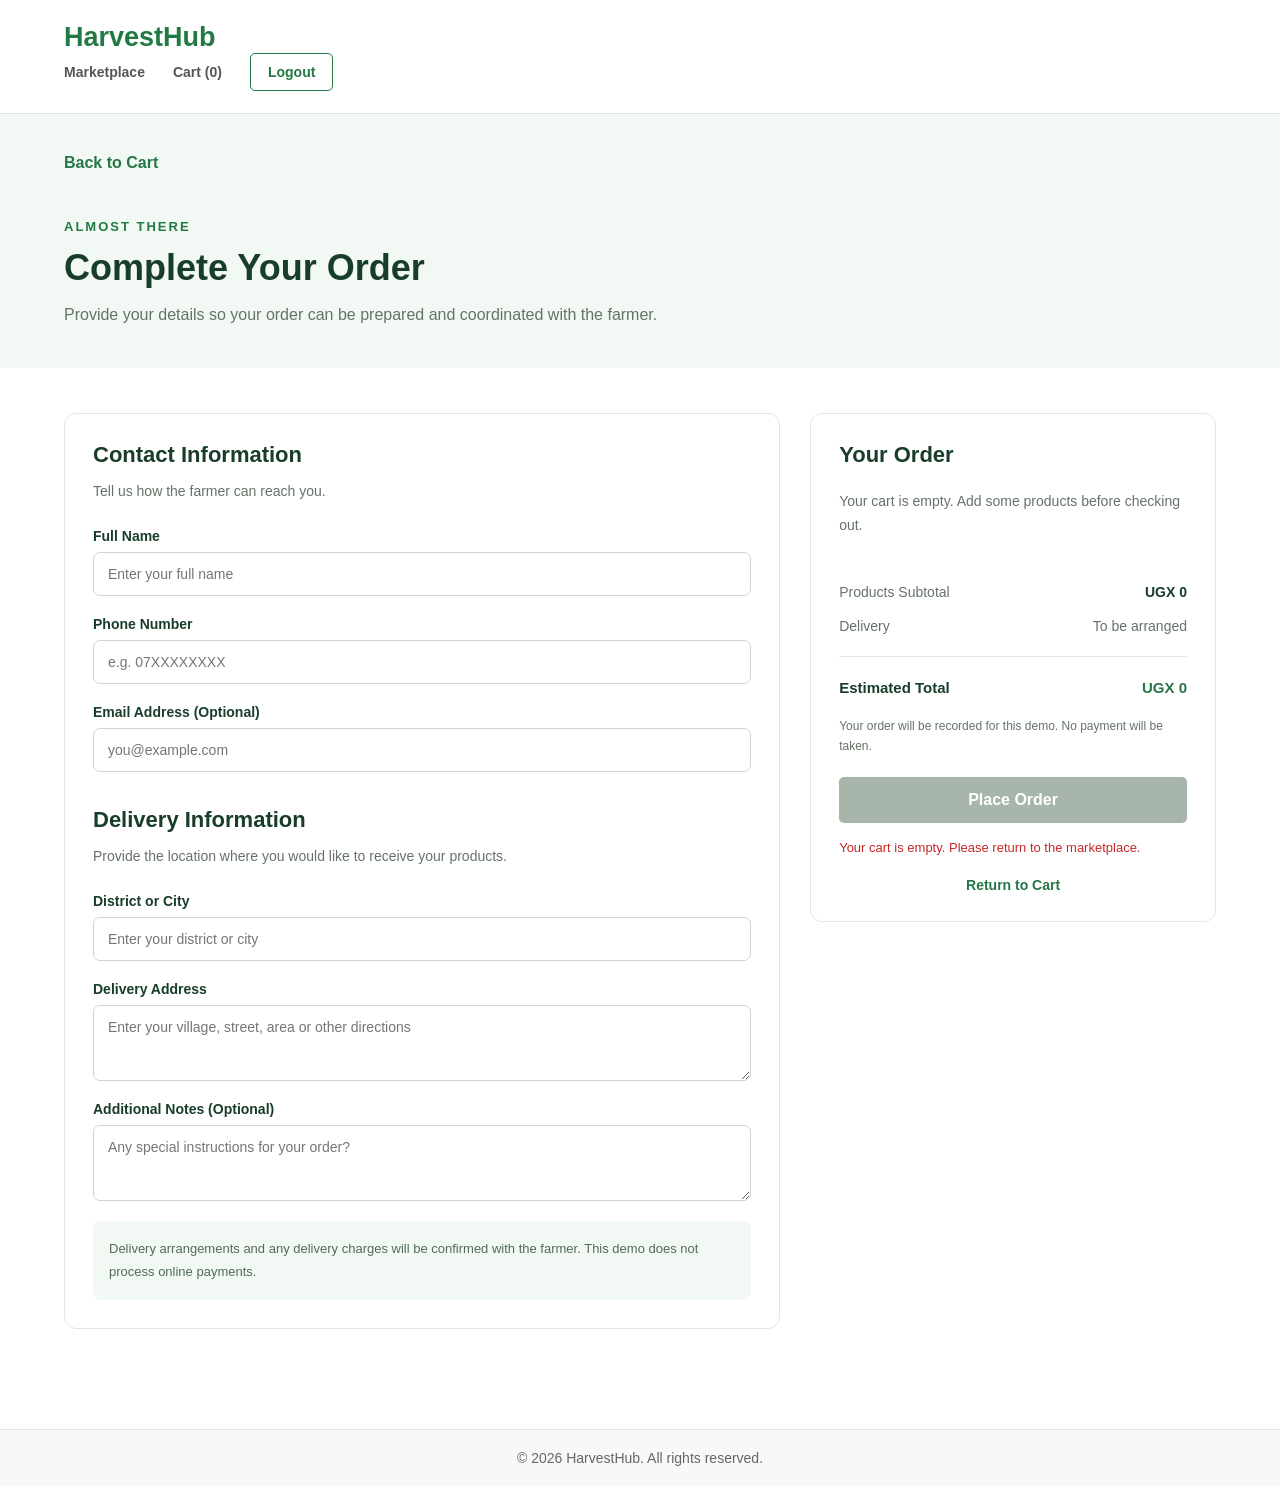
==== checkout.html @ 45010cbe "first commit" ====
<!DOCTYPE html>

<html lang="en">
<head>
    <meta charset="UTF-8">
    <meta name="viewport" content="width=device-width, initial-scale=1.0">


<title>Checkout | HarvestHub</title>

<meta
    name="description"
    content="Confirm your HarvestHub order and provide your delivery details."
>

<link rel="stylesheet" href="css/style.css">
<script src="js/app.js" defer></script>


</head>

<body>


<header class="site-header marketplace-header">
    <div class="container header-content">

        <a href="marketplace.html" class="logo">HarvestHub</a>

        <nav class="main-nav">
            <a href="marketplace.html" class="nav-link">Marketplace</a>
            <a href="cart.html" class="nav-link">
                Cart (<span id="cartCount">0</span>)
            </a>

            <button type="button" class="logout-button" id="logoutButton">
                Logout
            </button>
        </nav>

    </div>
</header>

<main class="checkout-page">

    <section class="checkout-hero">
        <div class="container">

            <a href="cart.html" class="back-link">Back to Cart</a>

            <div class="checkout-heading">
                <span class="welcome-label">ALMOST THERE</span>

                <h1>Complete Your Order</h1>

                <p>
                    Provide your details so your order can be prepared
                    and coordinated with the farmer.
                </p>
            </div>

        </div>
    </section>

    <section class="checkout-section">
        <div class="container">

            <form id="checkoutForm" class="checkout-layout">

                <div class="checkout-form-card">

                    <h2>Contact Information</h2>

                    <p class="checkout-section-description">
                        Tell us how the farmer can reach you.
                    </p>

                    <div class="form-group">
                        <label for="customerName">Full Name</label>

                        <input
                            type="text"
                            id="customerName"
                            name="customerName"
                            placeholder="Enter your full name"
                            autocomplete="name"
                            required
                        >
                    </div>

                    <div class="form-group">
                        <label for="customerPhone">Phone Number</label>

                        <input
                            type="tel"
                            id="customerPhone"
                            name="customerPhone"
                            placeholder="e.g. 07XXXXXXXX"
                            autocomplete="tel"
                            required
                        >
                    </div>

                    <div class="form-group">
                        <label for="customerEmail">Email Address (Optional)</label>

                        <input
                            type="email"
                            id="customerEmail"
                            name="customerEmail"
                            placeholder="you@example.com"
                            autocomplete="email"
                        >
                    </div>

                    <h2 class="delivery-heading">Delivery Information</h2>

                    <p class="checkout-section-description">
                        Provide the location where you would like to
                        receive your products.
                    </p>

                    <div class="form-group">
                        <label for="deliveryDistrict">District or City</label>

                        <input
                            type="text"
                            id="deliveryDistrict"
                            name="deliveryDistrict"
                            placeholder="Enter your district or city"
                            required
                        >
                    </div>

                    <div class="form-group">
                        <label for="deliveryAddress">Delivery Address</label>

                        <textarea
                            id="deliveryAddress"
                            name="deliveryAddress"
                            rows="3"
                            placeholder="Enter your village, street, area or other directions"
                            required
                        ></textarea>
                    </div>

                    <div class="form-group">
                        <label for="orderNotes">Additional Notes (Optional)</label>

                        <textarea
                            id="orderNotes"
                            name="orderNotes"
                            rows="3"
                            placeholder="Any special instructions for your order?"
                        ></textarea>
                    </div>

                    <div class="checkout-notice">
                        Delivery arrangements and any delivery charges
                        will be confirmed with the farmer. This demo does
                        not process online payments.
                    </div>

                </div>

                <aside class="checkout-summary">

                    <h2>Your Order</h2>

                    <div id="checkoutItems" class="checkout-items">
                        <!-- Order items are displayed here -->
                    </div>

                    <div class="checkout-summary-line">
                        <span>Products Subtotal</span>
                        <strong id="checkoutSubtotal">UGX 0</strong>
                    </div>

                    <div class="checkout-summary-line">
                        <span>Delivery</span>
                        <span>To be arranged</span>
                    </div>

                    <div class="checkout-summary-divider"></div>

                    <div class="checkout-summary-total">
                        <span>Estimated Total</span>
                        <strong id="checkoutTotal">UGX 0</strong>
                    </div>

                    <p class="checkout-summary-note">
                        Your order will be recorded for this demo.
                        No payment will be taken.
                    </p>

                    <button
                        type="submit"
                        class="btn btn-primary place-order-button"
                        id="placeOrderButton"
                    >
                        Place Order
                    </button>

                    <p
                        id="checkoutMessage"
                        class="checkout-message"
                        role="status"
                        aria-live="polite"
                    ></p>

                    <a href="cart.html" class="checkout-back-link">
                        Return to Cart
                    </a>

                </aside>

            </form>

        </div>
    </section>

</main>

<footer class="site-footer">
    <div class="container">
        <p>© 2026 HarvestHub. All rights reserved.</p>
    </div>
</footer>


</body>
</html>
---- css/style.css ----
/* 
GENERAL STYLES
 */

* {
  margin: 0;
  padding: 0;
  box-sizing: border-box;
  }

body {
font-family: Arial, Helvetica, sans-serif;
background-color: #ffffff;
color: #222222;
min-height: 100vh;
display: flex;
flex-direction: column;
}

.container {
width: 90%;
max-width: 1200px;
margin: 0 auto;
}

/* 
HEADER
 */

.site-header {
background-color: #ffffff;
border-bottom: 1px solid #e5e5e5;
padding: 22px 0;
}

.logo {
color: #217a43;
text-decoration: none;
font-size: 27px;
font-weight: 700;
}

/* 
WELCOME PAGE
 */

.welcome-section {
flex: 1;
display: flex;
align-items: center;
justify-content: center;
padding: 70px 20px;
text-align: center;
}

.welcome-content {
max-width: 720px;
}

.welcome-label {
color: #217a43;
font-size: 13px;
font-weight: 700;
letter-spacing: 2px;
margin-bottom: 22px;
}

.welcome-content h1 {
color: #183d28;
font-size: 52px;
line-height: 1.2;
margin-bottom: 22px;
}

.welcome-description {
max-width: 570px;
margin: 0 auto 30px;
color: #666666;
font-size: 17px;
line-height: 1.8;
}

/* 
BUTTONS
 */

.btn {
display: inline-block;
padding: 14px 32px;
border-radius: 5px;
text-decoration: none;
font-size: 16px;
font-weight: 600;
transition: background-color 0.2s ease;
}

.btn-primary {
background-color: #217a43;
color: #ffffff;
}

.btn-primary:hover {
background-color: #185d32;
}

/* 
FOOTER
 */

.site-footer {
background-color: #f7f9f7;
border-top: 1px solid #e5e5e5;
padding: 20px;
text-align: center;
color: #666666;
font-size: 14px;
}

/* 
RESPONSIVE DESIGN
 */

@media (max-width: 600px) {
.welcome-content h1 {
font-size: 36px;
}


.welcome-description {
    font-size: 15px;
}

.logo {
    font-size: 23px;
}


}

/* 
LOGIN PAGE
 */

.login-section {
flex: 1;
display: flex;
align-items: center;
justify-content: center;
padding: 50px 20px;
}

.login-card {
width: 100%;
max-width: 440px;
padding: 38px;
background-color: #ffffff;
border: 1px solid #e5e5e5;
border-radius: 8px;
}

.login-card h1 {
color: #183d28;
font-size: 30px;
margin-bottom: 12px;
text-align: center;
}

.login-description {
color: #666666;
font-size: 15px;
line-height: 1.6;
text-align: center;
margin-bottom: 30px;
}

.form-group {
margin-bottom: 20px;
}

.form-group label {
display: block;
margin-bottom: 8px;
color: #333333;
font-size: 14px;
font-weight: 600;
}

.form-group input {
width: 100%;
padding: 13px 14px;
border: 1px solid #cccccc;
border-radius: 5px;
outline: none;
font-size: 15px;
}

.form-group input:focus {
border-color: #217a43;
box-shadow: 0 0 0 3px rgba(33, 122, 67, 0.1);
}

.login-btn {
width: 100%;
border: none;
cursor: pointer;
margin-top: 5px;
}

.login-note {
margin-top: 22px;
color: #777777;
font-size: 13px;
text-align: center;
}

.form-message {
font-size: 14px;
margin-bottom: 12px;
line-height: 1.5;
}

@media (max-width: 480px) {
.login-card {
padding: 26px 20px;
}


.login-card h1 {
    font-size: 26px;
}


}

.marketplace-header {
display: flex;
align-items: center;
justify-content: space-between;
gap: 24px;
}

.main-nav {
display: flex;
align-items: center;
gap: 28px;
}

.nav-link {
text-decoration: none;
color: #555555;
font-size: 14px;
font-weight: 600;
}

.nav-link:hover,
.nav-link.active {
color: #217a43;
}

.logout-button {
background: transparent;
border: 1px solid #217a43;
border-radius: 5px;
padding: 10px 17px;
color: #217a43;
font-size: 14px;
font-weight: 600;
cursor: pointer;
}

.logout-button:hover {
background-color: #217a43;
color: #ffffff;
}

.marketplace-main {
flex: 1;
}

.marketplace-welcome {
background-color: #edf5ee;
padding: 65px 0;
}

.marketplace-welcome h1 {
color: #183d28;
font-size: 42px;
margin-bottom: 15px;
}

.marketplace-welcome p:not(.welcome-label) {
max-width: 600px;
color: #555555;
font-size: 16px;
line-height: 1.8;
}

.marketplace-welcome .welcome-label {
margin-bottom: 15px;
}

.products-section {
padding: 50px 0 70px;
}

.products-heading {
display: flex;
align-items: center;
justify-content: space-between;
gap: 20px;
margin-bottom: 25px;
}

.products-heading h2 {
color: #183d28;
font-size: 28px;
margin-bottom: 10px;
}

.products-heading p {
color: #777777;
font-size: 15px;
line-height: 1.6;
}

.product-count {
color: #217a43;
background-color: #edf5ee;
padding: 9px 14px;
border-radius: 5px;
font-size: 13px;
font-weight: 600;
white-space: nowrap;
}

.search-form {
display: flex;
gap: 12px;
max-width: 650px;
margin-bottom: 15px;
}

.search-form input {
flex: 1;
min-width: 0;
padding: 14px 16px;
border: 1px solid #dddddd;
border-radius: 5px;
outline: none;
font-size: 15px;
}

.search-form input:focus {
border-color: #217a43;
box-shadow: 0 0 0 3px rgba(33, 122, 67, 0.1);
}

.search-form button {
border: none;
cursor: pointer;
}

.search-message {
min-height: 20px;
margin-bottom: 15px;
color: #666666;
font-size: 14px;
}

.product-grid {
display: grid;
grid-template-columns: repeat(3, minmax(0, 1fr));
gap: 25px;
}

.product-card {
border: 1px solid #e5e5e5;
border-radius: 7px;
overflow: hidden;
background-color: #ffffff;
transition: box-shadow 0.2s ease, transform 0.2s ease;
}

.product-card:hover {
transform: translateY(-3px);
box-shadow: 0 8px 24px rgba(0, 0, 0, 0.07);
}

.product-image {
width: 100%;
height: 220px;
object-fit: cover;
display: block;
background-color: #f4f6f4;
}

.product-image-placeholder {
height: 220px;
display: flex;
align-items: center;
justify-content: center;
background-color: #f4f6f4;
color: #777777;
font-size: 14px;
}

.product-card-content {
padding: 20px;
}

.product-card h3 {
color: #183d28;
font-size: 19px;
margin-bottom: 12px;
}

.product-price {
color: #217a43;
font-size: 20px;
font-weight: 700;
margin-bottom: 15px;
}

.product-business {
color: #555555;
font-size: 14px;
line-height: 1.6;
margin-bottom: 8px;
}

.product-availability {
color: #217a43;
font-size: 13px;
margin-bottom: 18px;
}

.product-details-button {
display: block;
width: 100%;
text-align: center;
background-color: #217a43;
color: #ffffff;
padding: 12px;
border-radius: 5px;
text-decoration: none;
font-size: 14px;
font-weight: 600;
border: none;
cursor: pointer;
}

.product-details-button:hover {
background-color: #185d32;
}

.empty-products {
grid-column: 1 / -1;
padding: 40px 20px;
border: 1px solid #e5e5e5;
border-radius: 7px;
text-align: center;
color: #666666;
line-height: 1.8;
}

@media (max-width: 800px) {
.product-grid {
grid-template-columns: repeat(2, minmax(0, 1fr));
}

.marketplace-welcome h1 {
    font-size: 34px;
}

.main-nav {
    gap: 16px;
}

}

@media (max-width: 550px) {
.marketplace-header {
align-items: flex-start;
flex-direction: column;
gap: 18px;
}

.main-nav {
    width: 100%;
    flex-wrap: wrap;
    gap: 16px;
}

.marketplace-welcome {
    padding: 45px 0;
}

.marketplace-welcome h1 {
    font-size: 30px;
}

.products-section {
    padding: 35px 0 50px;
}

.products-heading {
    align-items: flex-start;
    flex-direction: column;
}

.search-form {
    flex-direction: column;
}

.search-form button {
    width: 100%;
}

.product-grid {
    grid-template-columns: 1fr;
}

}


/* 
PRODUCT DETAILS PAGE
 */

.product-details-main {
padding-top: 35px;
padding-bottom: 60px;
flex: 1;
}

.back-link {
display: inline-block;
margin-bottom: 25px;
color: #267747;
text-decoration: none;
font-weight: 600;
}

.back-link:hover {
text-decoration: underline;
}

.product-details-layout {
display: grid;
grid-template-columns: minmax(0, 1fr) minmax(0, 1fr);
gap: 45px;
align-items: start;
}

.details-product-image {
width: 100%;
height: 430px;
object-fit: cover;
border-radius: 14px;
background: #f2f6f2;
}

.details-product-info {
padding: 10px 0;
}

.details-product-info h1 {
color: #183d29;
font-size: 34px;
line-height: 1.25;
margin-bottom: 15px;
}

.details-product-price {
color: #267747;
font-size: 25px;
font-weight: 700;
margin-bottom: 20px;
}

.details-product-description {
color: #5f6b63;
font-size: 16px;
line-height: 1.8;
margin-bottom: 25px;
}

.details-information {
border-top: 1px solid #e1e9e2;
margin-bottom: 25px;
}

.details-information p {
padding: 13px 0;
border-bottom: 1px solid #e1e9e2;
color: #394b3e;
line-height: 1.6;
}

.details-information strong {
color: #183d29;
}

.details-stock {
color: #267747;
font-weight: 600;
}

.details-stock.out-of-stock {
color: #c62828;
}

.details-quantity-group {
margin-bottom: 20px;
}

.details-quantity-group label {
display: block;
margin-bottom: 8px;
color: #183d29;
font-weight: 600;
}

.details-quantity-group input {
width: 110px;
padding: 12px;
border: 1px solid #cbd8cd;
border-radius: 6px;
font-size: 16px;
}

.details-quantity-group input:focus {
outline: 2px solid #267747;
outline-offset: 2px;
}

.add-to-cart-button {
width: 100%;
max-width: 320px;
border: none;
cursor: pointer;
font-size: 16px;
}

.add-to-cart-button:disabled {
background: #a8b5aa;
cursor: not-allowed;
}

.details-message {
margin-top: 15px;
font-weight: 600;
line-height: 1.6;
}

.details-message.success {
color: #267747;
}

.details-message.error {
color: #c62828;
}

@media (max-width: 768px) {
.product-details-layout {
grid-template-columns: 1fr;
gap: 25px;
}


.details-product-image {
    height: 300px;
}

.details-product-info h1 {
    font-size: 28px;
}


}

/* ========================================
SHOPPING CART PAGE
======================================== */

.cart-page {
flex: 1;
padding-bottom: 55px;
}

.cart-hero {
background: #f2f8f3;
padding: 45px 0;
}

.cart-heading {
margin-top: 20px;
}

.cart-heading h1 {
color: #183d29;
font-size: 36px;
margin: 12px 0;
}

.cart-heading p {
color: #657368;
line-height: 1.7;
}

.cart-section {
padding: 45px 0;
}

.cart-layout {
display: grid;
grid-template-columns: minmax(0, 1.7fr) minmax(280px, 0.8fr);
gap: 35px;
align-items: start;
}

.cart-list-header {
display: flex;
justify-content: space-between;
align-items: center;
flex-wrap: wrap;
gap: 15px;
margin-bottom: 25px;
}

.cart-list-header h2,
.summary-heading h2 {
color: #183d29;
font-size: 22px;
margin-bottom: 8px;
}

.cart-list-header p,
.summary-heading p {
color: #6b776e;
font-size: 14px;
}

.continue-shopping {
color: #267747;
text-decoration: none;
font-weight: 600;
}

.continue-shopping:hover {
text-decoration: underline;
}

.cart-items {
display: flex;
flex-direction: column;
gap: 18px;
}

.cart-item {
display: grid;
grid-template-columns: 125px minmax(0, 1fr);
gap: 20px;
padding: 20px;
border: 1px solid #e0e9e1;
border-radius: 12px;
background: #fff;
}

.cart-item-image {
width: 125px;
height: 125px;
object-fit: cover;
border-radius: 8px;
background: #f2f6f2;
}

.cart-item-info {
min-width: 0;
}

.cart-item-info h3 {
color: #183d29;
font-size: 19px;
margin-bottom: 7px;
}

.cart-item-business {
color: #6b776e;
font-size: 14px;
margin-bottom: 10px;
}

.cart-item-price {
color: #267747;
font-weight: 700;
margin-bottom: 14px;
}

.cart-item-controls {
display: flex;
justify-content: space-between;
align-items: center;
flex-wrap: wrap;
gap: 12px;
}

.cart-quantity-control {
display: flex;
align-items: center;
gap: 10px;
}

.cart-quantity-control label {
color: #536257;
font-size: 14px;
}

.cart-quantity-input {
width: 75px;
padding: 9px;
border: 1px solid #cbd8cd;
border-radius: 6px;
font-size: 15px;
}

.cart-quantity-input:focus {
outline: 2px solid #267747;
outline-offset: 1px;
}

.cart-item-subtotal {
color: #183d29;
font-weight: 700;
margin-top: 13px;
}

.remove-cart-item {
border: none;
background: none;
color: #c62828;
font-size: 14px;
font-weight: 600;
cursor: pointer;
padding: 5px 0;
}

.remove-cart-item:hover {
text-decoration: underline;
}

.empty-cart {
padding: 45px 25px;
text-align: center;
border: 1px dashed #cbd8cd;
border-radius: 12px;
background: #fbfdfb;
}

.empty-cart h2 {
color: #183d29;
margin-bottom: 12px;
}

.empty-cart p {
color: #657368;
line-height: 1.7;
margin-bottom: 22px;
}

.cart-summary {
padding: 25px;
border: 1px solid #e0e9e1;
border-radius: 12px;
background: #fff;
box-shadow: 0 5px 20px rgba(24, 61, 41, 0.04);
}

.summary-heading {
margin-bottom: 25px;
}

.summary-line {
display: flex;
justify-content: space-between;
align-items: flex-start;
gap: 15px;
margin: 18px 0;
color: #58665b;
font-size: 14px;
}

.summary-line strong {
color: #183d29;
text-align: right;
}

.delivery-note {
text-align: right;
color: #657368;
}

.summary-divider {
height: 1px;
background: #e0e9e1;
margin: 22px 0;
}

.summary-total {
display: flex;
justify-content: space-between;
gap: 15px;
color: #183d29;
font-size: 16px;
font-weight: 700;
}

.summary-total strong {
text-align: right;
color: #267747;
}

.summary-disclaimer {
color: #778278;
font-size: 12px;
line-height: 1.7;
margin: 20px 0;
}

.checkout-button {
width: 100%;
border: none;
cursor: pointer;
font-size: 15px;
}

.checkout-button:disabled {
background: #a8b5aa;
cursor: not-allowed;
}

.payment-note {
color: #657368;
font-size: 12px;
line-height: 1.6;
text-align: center;
margin-top: 18px;
}

.cart-message {
margin-top: 15px;
font-size: 14px;
line-height: 1.6;
}

.cart-message.error {
color: #c62828;
}

@media (max-width: 850px) {
.cart-layout {
grid-template-columns: 1fr;
}


.cart-summary {
    max-width: none;
}


}

@media (max-width: 520px) {
.cart-hero {
padding: 30px 0;
}


.cart-heading h1 {
    font-size: 29px;
}

.cart-section {
    padding: 30px 0;
}

.cart-item {
    grid-template-columns: 85px minmax(0, 1fr);
    gap: 13px;
    padding: 13px;
}

.cart-item-image {
    width: 85px;
    height: 95px;
}

.cart-item-info h3 {
    font-size: 16px;
}

.cart-item-controls {
    align-items: flex-start;
    flex-direction: column;
}

.cart-summary {
    padding: 20px;
}


}

/* ========================================
CHECKOUT PAGE
======================================== */

.checkout-page {
flex: 1;
padding-bottom: 55px;
}

.checkout-hero {
padding: 40px 0;
background: #f2f8f3;
}

.checkout-heading {
margin-top: 20px;
}

.checkout-heading h1 {
color: #183d29;
font-size: 36px;
margin: 12px 0;
}

.checkout-heading p {
max-width: 650px;
color: #657368;
line-height: 1.7;
}

.checkout-section {
padding: 45px 0;
}

.checkout-layout {
display: grid;
grid-template-columns: minmax(0, 1.5fr) minmax(280px, 0.85fr);
gap: 30px;
align-items: start;
}

.checkout-form-card,
.checkout-summary {
padding: 28px;
border: 1px solid #e0e9e1;
border-radius: 12px;
background: #fff;
}

.checkout-form-card h2,
.checkout-summary h2 {
color: #183d29;
font-size: 22px;
margin-bottom: 12px;
}

.checkout-section-description {
color: #657368;
font-size: 14px;
line-height: 1.7;
margin-bottom: 24px;
}

.checkout-form-card .form-group {
margin-bottom: 20px;
}

.checkout-form-card .form-group label {
display: block;
margin-bottom: 8px;
color: #183d29;
font-weight: 600;
font-size: 14px;
}

.checkout-form-card .form-group input,
.checkout-form-card .form-group textarea {
display: block;
width: 100%;
padding: 13px 14px;
border: 1px solid #cbd8cd;
border-radius: 7px;
background: #fff;
color: #26392b;
font: inherit;
font-size: 14px;
}

.checkout-form-card .form-group textarea {
resize: vertical;
}

.checkout-form-card .form-group input:focus,
.checkout-form-card .form-group textarea:focus {
outline: 2px solid #267747;
outline-offset: 1px;
border-color: #267747;
}

.checkout-form-card .delivery-heading {
margin-top: 35px;
}

.checkout-notice {
padding: 16px;
border-radius: 8px;
background: #f2f8f3;
color: #536b59;
font-size: 13px;
line-height: 1.8;
}

.checkout-summary {
position: sticky;
top: 20px;
}

.checkout-summary h2 {
margin-bottom: 22px;
}

.checkout-items {
display: flex;
flex-direction: column;
gap: 16px;
margin-bottom: 22px;
}

.checkout-item {
display: flex;
justify-content: space-between;
gap: 15px;
padding-bottom: 15px;
border-bottom: 1px solid #e7eee8;
}

.checkout-item-info {
min-width: 0;
}

.checkout-item-info h3 {
color: #183d29;
font-size: 14px;
line-height: 1.5;
margin-bottom: 5px;
}

.checkout-item-info p {
color: #657368;
font-size: 12px;
line-height: 1.6;
}

.checkout-item-price {
color: #267747;
font-size: 14px;
font-weight: 700;
white-space: nowrap;
}

.checkout-summary-line {
display: flex;
justify-content: space-between;
align-items: flex-start;
gap: 15px;
margin: 18px 0;
color: #657368;
font-size: 14px;
}

.checkout-summary-line strong {
color: #183d29;
text-align: right;
}

.checkout-summary-divider {
height: 1px;
background: #e0e9e1;
margin: 22px 0;
}

.checkout-summary-total {
display: flex;
justify-content: space-between;
gap: 15px;
color: #183d29;
font-size: 15px;
font-weight: 700;
}

.checkout-summary-total strong {
color: #267747;
text-align: right;
}

.checkout-summary-note {
margin: 20px 0;
color: #657368;
font-size: 12px;
line-height: 1.7;
}

.place-order-button {
width: 100%;
border: none;
cursor: pointer;
}

.place-order-button:disabled {
background: #a8b5aa;
cursor: not-allowed;
}

.checkout-message {
margin-top: 14px;
font-size: 13px;
line-height: 1.7;
}

.checkout-message.error {
color: #c62828;
}

.checkout-back-link {
display: block;
margin-top: 18px;
color: #267747;
text-align: center;
text-decoration: none;
font-size: 14px;
font-weight: 600;
}

.checkout-back-link:hover {
text-decoration: underline;
}

@media (max-width: 850px) {
.checkout-layout {
grid-template-columns: 1fr;
}


.checkout-summary {
    position: static;
}


}

@media (max-width: 520px) {
.checkout-hero {
padding: 30px 0;
}


.checkout-heading h1 {
    font-size: 29px;
}

.checkout-section {
    padding: 28px 0;
}

.checkout-form-card,
.checkout-summary {
    padding: 20px;
}


}
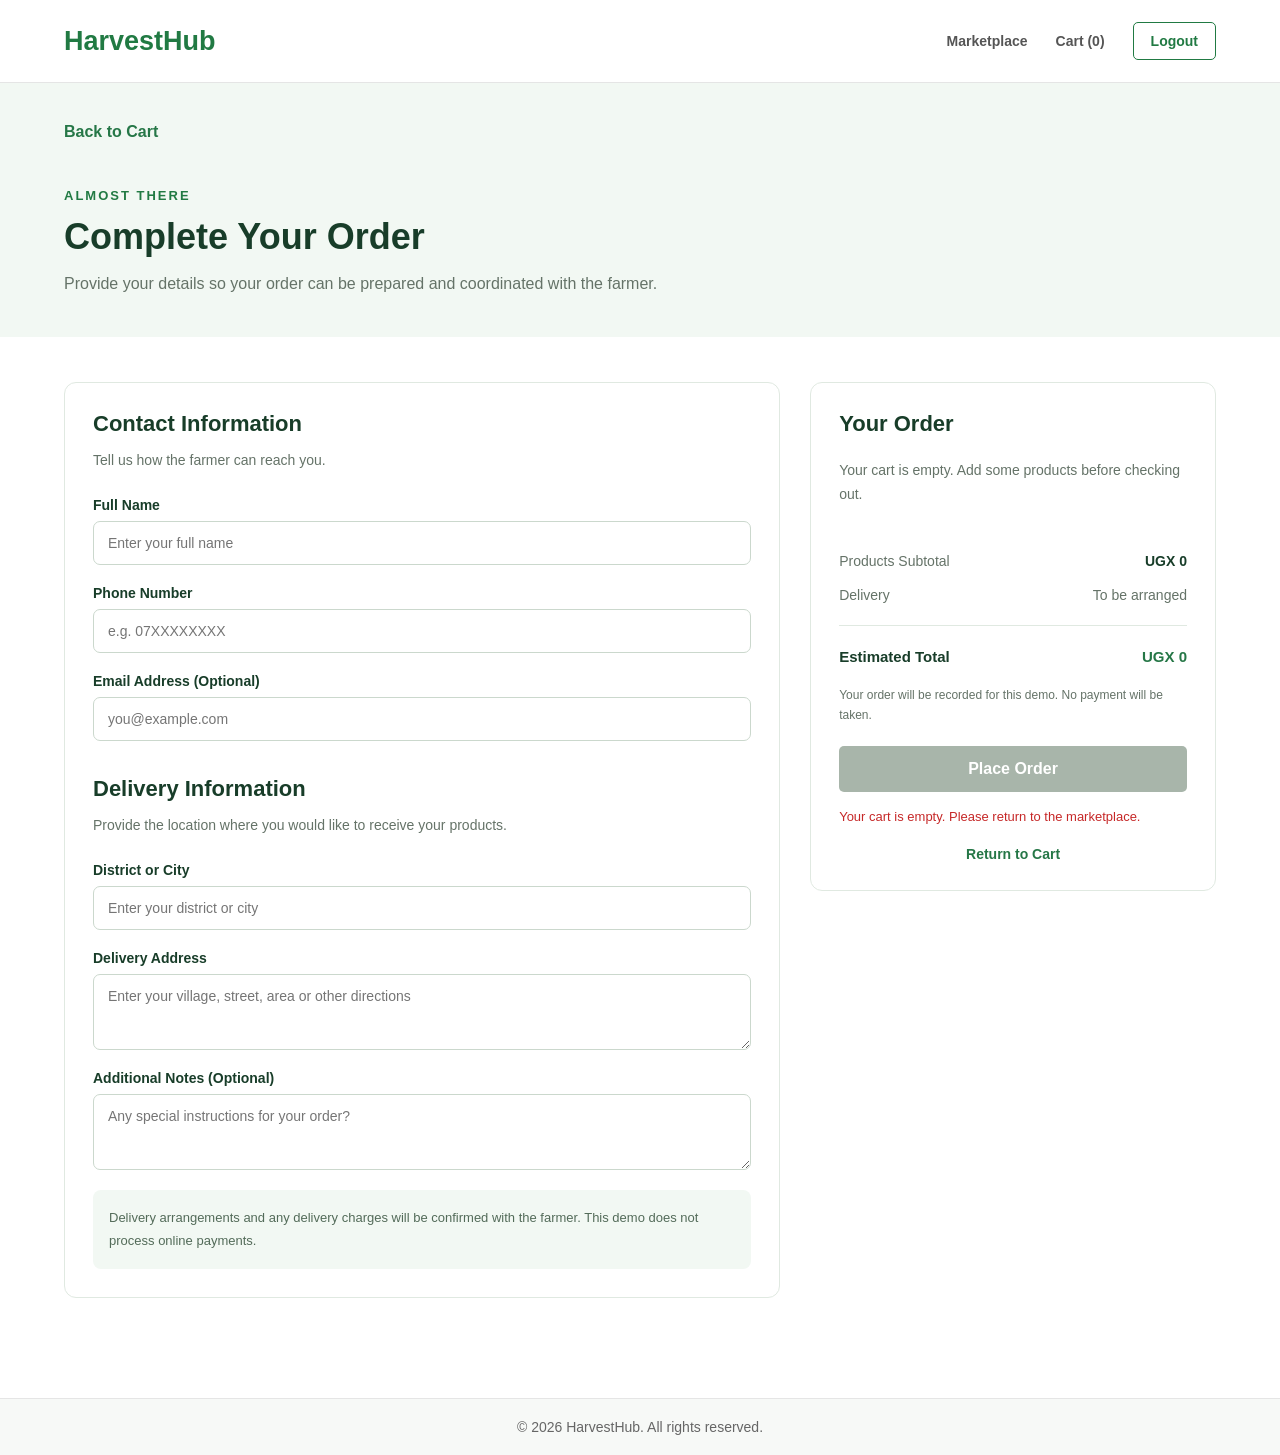
==== commit 7b134dd9: "Header Adjustments" ====
--- a/checkout.html
+++ b/checkout.html
@@ -22,10 +22,10 @@
 <body>
 
 
-<header class="site-header marketplace-header">
-    <div class="container header-content">
-
-        <a href="marketplace.html" class="logo">HarvestHub</a>
+<header class="site-header ">
+    <div class=" container marketplace-header">
+
+        <a href="checkout.html" class="logo">HarvestHub</a>
 
         <nav class="main-nav">
             <a href="marketplace.html" class="nav-link">Marketplace</a>
--- a/css/style.css
+++ b/css/style.css
@@ -1283,3 +1283,596 @@
 
 }
 
+/* ORDER CONFIRMATION PAGE */
+
+.confirmation-page {
+background: #f5f8f5;
+}
+
+.confirmation-main {
+padding-top: 45px;
+padding-bottom: 65px;
+}
+
+.confirmation-success {
+max-width: 760px;
+margin: 0 auto 35px;
+padding: 42px 25px;
+text-align: center;
+background: #ffffff;
+border: 1px solid #e1ebe3;
+border-radius: 16px;
+}
+
+.confirmation-label {
+margin-bottom: 12px;
+color: #267747;
+font-size: 12px;
+font-weight: 800;
+letter-spacing: 2px;
+}
+
+.confirmation-success h1 {
+margin: 0 0 15px;
+color: #183d29;
+font-size: clamp(28px, 4vw, 40px);
+}
+
+.confirmation-success > p:not(.confirmation-label) {
+max-width: 520px;
+margin: 0 auto;
+color: #657268;
+line-height: 1.7;
+}
+
+.confirmation-order-number {
+display: flex;
+flex-direction: column;
+gap: 7px;
+margin-top: 25px;
+padding: 18px;
+background: #f0f7f1;
+border-radius: 10px;
+}
+
+.confirmation-order-number span {
+color: #657268;
+font-size: 13px;
+}
+
+.confirmation-order-number strong {
+color: #267747;
+font-size: 20px;
+overflow-wrap: anywhere;
+}
+
+.confirmation-layout {
+display: grid;
+grid-template-columns: 1fr 1fr;
+gap: 25px;
+align-items: start;
+}
+
+.confirmation-card {
+min-width: 0;
+padding: 27px;
+background: #ffffff;
+border: 1px solid #e1ebe3;
+border-radius: 14px;
+}
+
+.confirmation-card h2 {
+margin: 0 0 22px;
+color: #183d29;
+font-size: 21px;
+}
+
+.confirmation-items {
+display: flex;
+flex-direction: column;
+gap: 17px;
+}
+
+.confirmation-item {
+display: flex;
+align-items: center;
+gap: 14px;
+padding-bottom: 17px;
+border-bottom: 1px solid #e9eee9;
+}
+
+.confirmation-item-image {
+width: 72px;
+height: 72px;
+flex-shrink: 0;
+object-fit: cover;
+border-radius: 9px;
+background: #f2f8f3;
+}
+
+.confirmation-item-info {
+min-width: 0;
+flex: 1;
+}
+
+.confirmation-item-info h3 {
+margin: 0 0 6px;
+color: #183d29;
+font-size: 15px;
+overflow-wrap: anywhere;
+}
+
+.confirmation-item-info p {
+margin: 0 0 5px;
+color: #6a766d;
+font-size: 13px;
+line-height: 1.5;
+}
+
+.confirmation-item-price {
+color: #267747;
+font-size: 14px;
+font-weight: 700;
+text-align: right;
+overflow-wrap: anywhere;
+}
+
+.confirmation-total {
+display: flex;
+justify-content: space-between;
+align-items: center;
+gap: 15px;
+margin-top: 22px;
+padding-top: 20px;
+border-top: 1px solid #dfe8e0;
+}
+
+.confirmation-total span {
+color: #405448;
+font-weight: 600;
+}
+
+.confirmation-total strong {
+color: #267747;
+font-size: 21px;
+text-align: right;
+overflow-wrap: anywhere;
+}
+
+.confirmation-detail {
+display: flex;
+flex-direction: column;
+gap: 6px;
+margin-bottom: 19px;
+}
+
+.confirmation-detail:last-child {
+margin-bottom: 0;
+}
+
+.confirmation-detail span {
+color: #758078;
+font-size: 13px;
+}
+
+.confirmation-detail strong {
+color: #183d29;
+font-size: 14px;
+line-height: 1.6;
+overflow-wrap: anywhere;
+white-space: pre-wrap;
+}
+
+.confirmation-actions {
+display: flex;
+justify-content: center;
+margin-top: 35px;
+}
+
+.confirmation-actions .btn {
+text-decoration: none;
+}
+
+.confirmation-message {
+margin-top: 20px;
+color: #657268;
+text-align: center;
+line-height: 1.6;
+}
+
+@media (max-width: 800px) {
+.confirmation-layout {
+grid-template-columns: 1fr;
+}
+}
+
+@media (max-width: 480px) {
+.confirmation-main {
+padding-top: 25px;
+padding-bottom: 40px;
+}
+
+
+.confirmation-success {
+    padding: 30px 18px;
+}
+
+.confirmation-card {
+    padding: 20px 16px;
+}
+
+.confirmation-item {
+    align-items: flex-start;
+    flex-wrap: wrap;
+}
+
+.confirmation-item-image {
+    width: 60px;
+    height: 60px;
+}
+
+.confirmation-item-price {
+    width: 100%;
+    padding-left: 74px;
+    text-align: left;
+}
+
+
+}
+
+/* Dashboard */
+.dashboard-page {
+background: #f5f8f5;
+}
+
+.dashboard-active {
+color: #267747 !important;
+font-weight: 700;
+}
+
+.dashboard-main {
+min-height: 70vh;
+} 
+
+.dashboard-welcome {
+padding: 65px 0;
+background: #eaf4ec;
+border-bottom: 1px solid #dce9de;
+}
+
+.dashboard-welcome-content {
+display: grid;
+grid-template-columns: 1.3fr 0.7fr;
+align-items: center;
+gap: 55px;
+}
+
+.dashboard-label {
+margin: 0 0 13px;
+color: #267747;
+font-size: 12px;
+font-weight: 800;
+letter-spacing: 1.8px;
+}
+
+.dashboard-welcome-text h1 {
+margin: 0 0 20px;
+color: #183d29;
+font-size: clamp(32px, 4vw, 48px);
+line-height: 1.2;
+}
+
+#dashboardBuyerName {
+color: #267747;
+overflow-wrap: anywhere;
+}
+
+.dashboard-welcome-text > p:not(.dashboard-label) {
+max-width: 570px;
+margin: 0 0 28px;
+color: #5c6c60;
+font-size: 16px;
+line-height: 1.8;
+}
+
+.dashboard-welcome-text .btn {
+display: inline-block;
+text-decoration: none;
+}
+
+.dashboard-welcome-note {
+padding: 30px;
+background: #ffffff;
+border: 1px solid #dce9de;
+border-radius: 14px;
+}
+
+.welcome-note-label {
+margin: 0 0 15px;
+color: #267747;
+font-size: 11px;
+font-weight: 800;
+letter-spacing: 1.5px;
+}
+
+.dashboard-welcome-note h2 {
+margin: 0 0 15px;
+color: #183d29;
+font-size: 25px;
+line-height: 1.4;
+}
+
+.dashboard-welcome-note > p:last-child {
+margin: 0;
+color: #657268;
+font-size: 14px;
+line-height: 1.9;
+}
+
+.dashboard-overview {
+padding: 65px 0;
+}
+
+.dashboard-section-heading {
+max-width: 650px;
+margin-bottom: 30px;
+}
+
+.dashboard-section-heading h2 {
+margin: 0 0 12px;
+color: #183d29;
+font-size: clamp(25px, 3vw, 32px);
+}
+
+.dashboard-section-heading > p:last-child {
+margin: 0;
+color: #657268;
+font-size: 15px;
+line-height: 1.8;
+}
+
+.dashboard-stat-grid {
+display: grid;
+grid-template-columns: repeat(3, minmax(0, 1fr));
+gap: 22px;
+}
+
+.dashboard-stat-card {
+padding: 27px;
+background: #ffffff;
+border: 1px solid #e0eae2;
+border-radius: 12px;
+transition: transform 0.2s ease, box-shadow 0.2s ease;
+}
+
+.dashboard-stat-card:hover {
+transform: translateY(-3px);
+box-shadow: 0 8px 24px rgba(24, 61, 41, 0.07);
+}
+
+.dashboard-stat-card h3 {
+margin: 0 0 18px;
+color: #405448;
+font-size: 15px;
+}
+
+.dashboard-stat-number {
+margin: 0 0 12px;
+color: #267747;
+font-size: 38px;
+font-weight: 800;
+}
+
+.dashboard-stat-card > p:last-child {
+margin: 0;
+color: #718075;
+font-size: 13px;
+line-height: 1.8;
+}
+
+.dashboard-about {
+padding: 65px 0;
+background: #ffffff;
+border-top: 1px solid #e4ece5;
+border-bottom: 1px solid #e4ece5;
+}
+
+.dashboard-about-grid {
+display: grid;
+grid-template-columns: repeat(3, minmax(0, 1fr));
+gap: 22px;
+}
+
+.dashboard-about-card {
+padding: 26px;
+background: #f7faf7;
+border: 1px solid #e3ebe4;
+border-radius: 12px;
+}
+
+.dashboard-about-card h3 {
+margin: 0 0 13px;
+color: #183d29;
+font-size: 19px;
+}
+
+.dashboard-about-card p {
+margin: 0;
+color: #657268;
+font-size: 14px;
+line-height: 1.9;
+}
+
+.dashboard-explore {
+padding: 55px 0;
+}
+
+.dashboard-explore-content {
+display: flex;
+justify-content: space-between;
+align-items: center;
+gap: 30px;
+padding: 35px;
+background: #eaf4ec;
+border: 1px solid #dce9de;
+border-radius: 14px;
+}
+
+.dashboard-explore-content h2 {
+margin: 0 0 12px;
+color: #183d29;
+font-size: clamp(23px, 3vw, 30px);
+}
+
+.dashboard-explore-content > div > p:last-child {
+margin: 0;
+color: #657268;
+font-size: 14px;
+line-height: 1.8;
+}
+
+.dashboard-explore-content .btn {
+flex-shrink: 0;
+text-decoration: none;
+}
+
+@media (max-width: 850px) {
+.dashboard-welcome-content {
+grid-template-columns: 1fr;
+gap: 35px;
+}
+
+.dashboard-stat-grid,
+.dashboard-about-grid {
+    grid-template-columns: 1fr;
+}
+
+.dashboard-explore-content {
+    align-items: flex-start;
+    flex-direction: column;
+}
+
+}
+
+@media (max-width: 600px) {
+.dashboard-welcome {
+padding: 42px 0;
+}
+
+.dashboard-overview,
+.dashboard-about {
+    padding: 45px 0;
+}
+
+.dashboard-stat-card,
+.dashboard-about-card {
+    padding: 22px;
+}
+
+.dashboard-explore {
+    padding: 35px 0;
+}
+
+.dashboard-explore-content {
+    padding: 25px 20px;
+}
+
+}
+
+/* MOBILE MARKETPLACE GRID */
+
+@media (max-width: 600px) {
+#productGrid {
+display: grid !important;
+grid-template-columns: repeat(2, minmax(0, 1fr)) !important;
+gap: 12px;
+width: 100%;
+}
+
+#productGrid > * {
+    min-width: 0;
+    width: 100%;
+    max-width: 100%;
+}
+
+#productGrid img {
+    width: 100%;
+    max-width: 100%;
+    aspect-ratio: 1 / 1;
+    object-fit: cover;
+    display: block;
+}
+
+#productGrid h3,
+#productGrid p {
+    overflow-wrap: anywhere;
+}
+
+#productGrid .btn,
+#productGrid button {
+    max-width: 100%;
+    font-size: 12px;
+    padding: 10px 8px;
+}
+
+}
+/* HEADER LAYOUT */
+/* 
+.site-header {
+width: 100%;
+}
+
+.site-header .header-content {
+display: flex;
+justify-content: space-between;
+align-items: center;
+gap: 18px;
+flex-wrap: wrap;
+}
+
+.site-header .logo {
+flex-shrink: 0;
+text-decoration: none;
+}
+
+.site-header .header-nav {
+display: flex;
+align-items: center;
+justify-content: flex-end;
+gap: 22px;
+flex-wrap: wrap;
+}
+
+.site-header .header-nav a {
+white-space: nowrap;
+}
+
+.site-header .header-nav button {
+flex-shrink: 0;
+}
+
+@media (max-width: 650px) {
+.site-header .header-content {
+justify-content: center;
+gap: 14px;
+padding-top: 15px;
+padding-bottom: 15px;
+}
+
+.site-header .logo {
+    width: 100%;
+    text-align: center;
+}
+
+.site-header .header-nav {
+    width: 100%;
+    justify-content: center;
+    gap: 12px 18px;
+}
+
+.site-header .header-nav a,
+.site-header .header-nav button {
+    font-size: 13px;
+}
+
+} */
